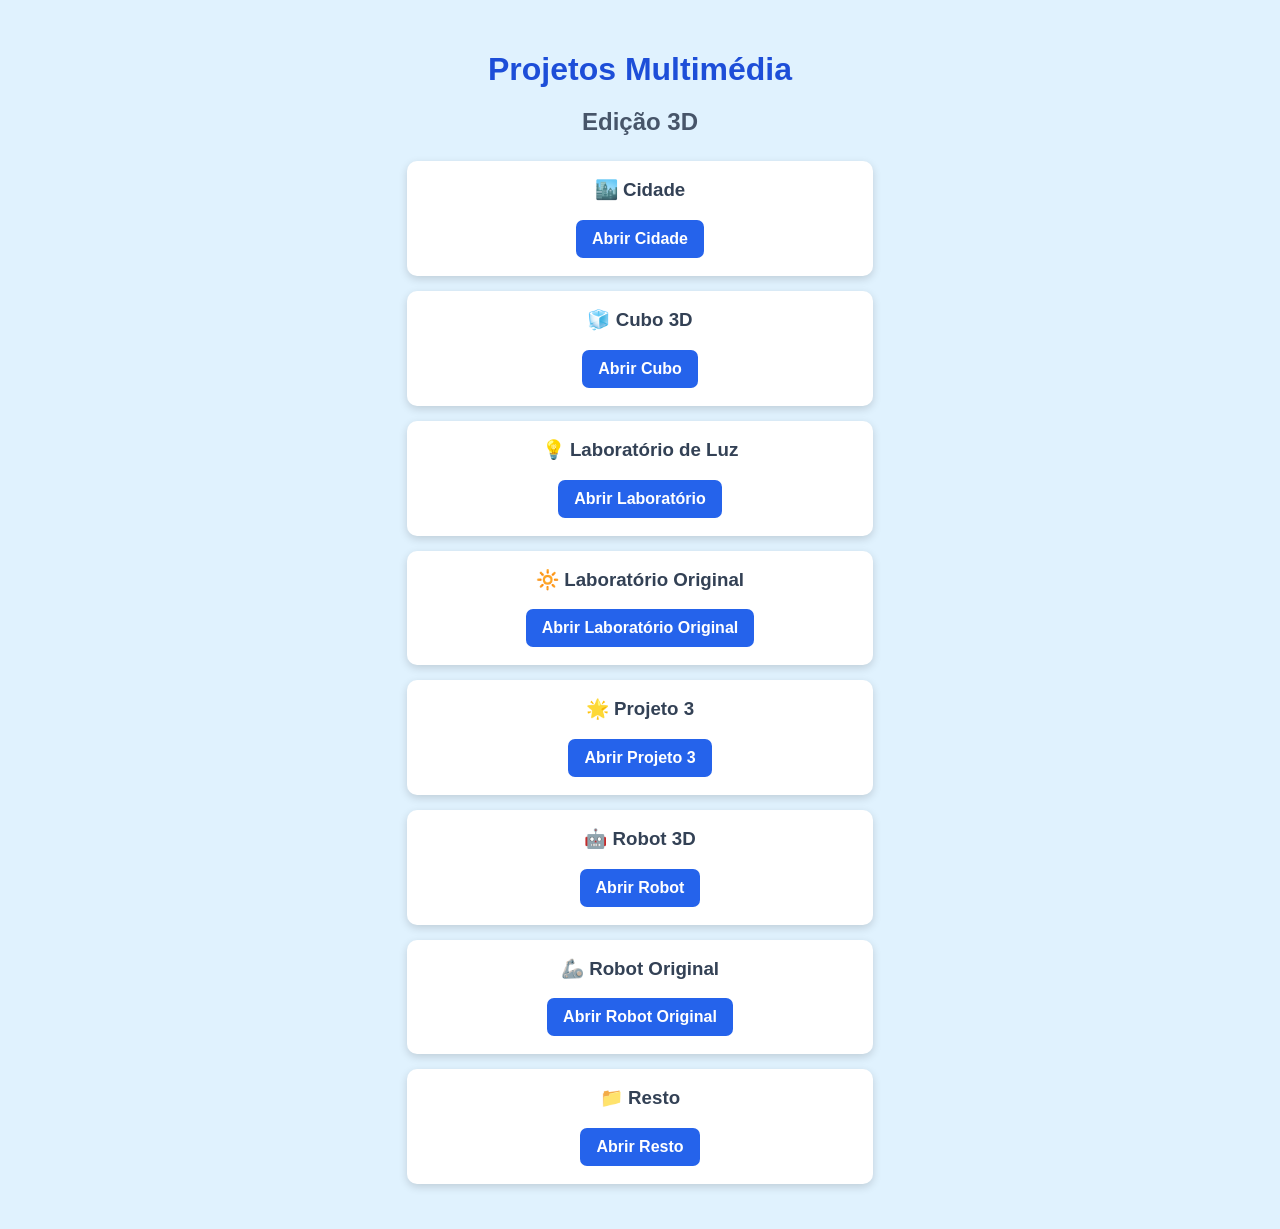
==== index.html @ d13080e1 "Add files via upload Index" ====
<!DOCTYPE html>
<html lang="pt-PT">
<head>
  <meta charset="UTF-8">
  <meta name="viewport" content="width=device-width, initial-scale=1.0">

  <title>Projetos Multimédia</title>

  <style>
    body {
      margin: 0;
      padding: 30px;
      font-family: Arial, sans-serif;
      text-align: center;
      color: #1e293b;
      background-color: #e0f2fe;
    }

    h1 {
      color: #1d4ed8;
      margin-bottom: 8px;
    }

    h2 {
      color: #475569;
      margin-bottom: 25px;
    }

    .projeto {
      width: 90%;
      max-width: 430px;
      margin: 15px auto;
      padding: 18px;
      background-color: white;
      border-radius: 10px;
      box-shadow: 0 3px 8px rgba(0, 0, 0, 0.15);
    }

    .projeto h3 {
      margin-top: 0;
      color: #334155;
    }

    .botao {
      display: inline-block;
      padding: 10px 16px;
      border-radius: 7px;
      color: white;
      background-color: #2563eb;
      font-weight: bold;
      text-decoration: none;
    }

    .botao:hover {
      background-color: #1e40af;
    }
  </style>
</head>

<body>
  <h1>Projetos Multimédia</h1>
  <h2>Edição 3D</h2>

  <div class="projeto">
    <h3>🏙️ Cidade</h3>
    <a class="botao" href="Cidade/index.html">Abrir Cidade</a>
  </div>

  <div class="projeto">
    <h3>🧊 Cubo 3D</h3>
    <a class="botao" href="Cubo Ana/cubo.html">Abrir Cubo</a>
  </div>

  <div class="projeto">
    <h3>💡 Laboratório de Luz</h3>
    <a class="botao" href="Laboratório de Luz/index.html">
      Abrir Laboratório
    </a>
  </div>

  <div class="projeto">
    <h3>🔆 Laboratório Original</h3>
    <a class="botao" href="Original laboratório/index_original.html">
      Abrir Laboratório Original
    </a>
  </div>

  <div class="projeto">
    <h3>🌟 Projeto 3</h3>
    <a class="botao" href="Projeto_3/index.html">
      Abrir Projeto 3
    </a>
  </div>

  <div class="projeto">
    <h3>🤖 Robot 3D</h3>
    <a class="botao" href="Robot 3D/index.html">
      Abrir Robot
    </a>
  </div>

  <div class="projeto">
    <h3>🦾 Robot Original</h3>
    <a class="botao" href="Robot Original/index.html">
      Abrir Robot Original
    </a>
  </div>

  <div class="projeto">
    <h3>📁 Resto</h3>
    <a class="botao" href="Resto/index.html">
      Abrir Resto
    </a>
  </div>
</body>
</html>
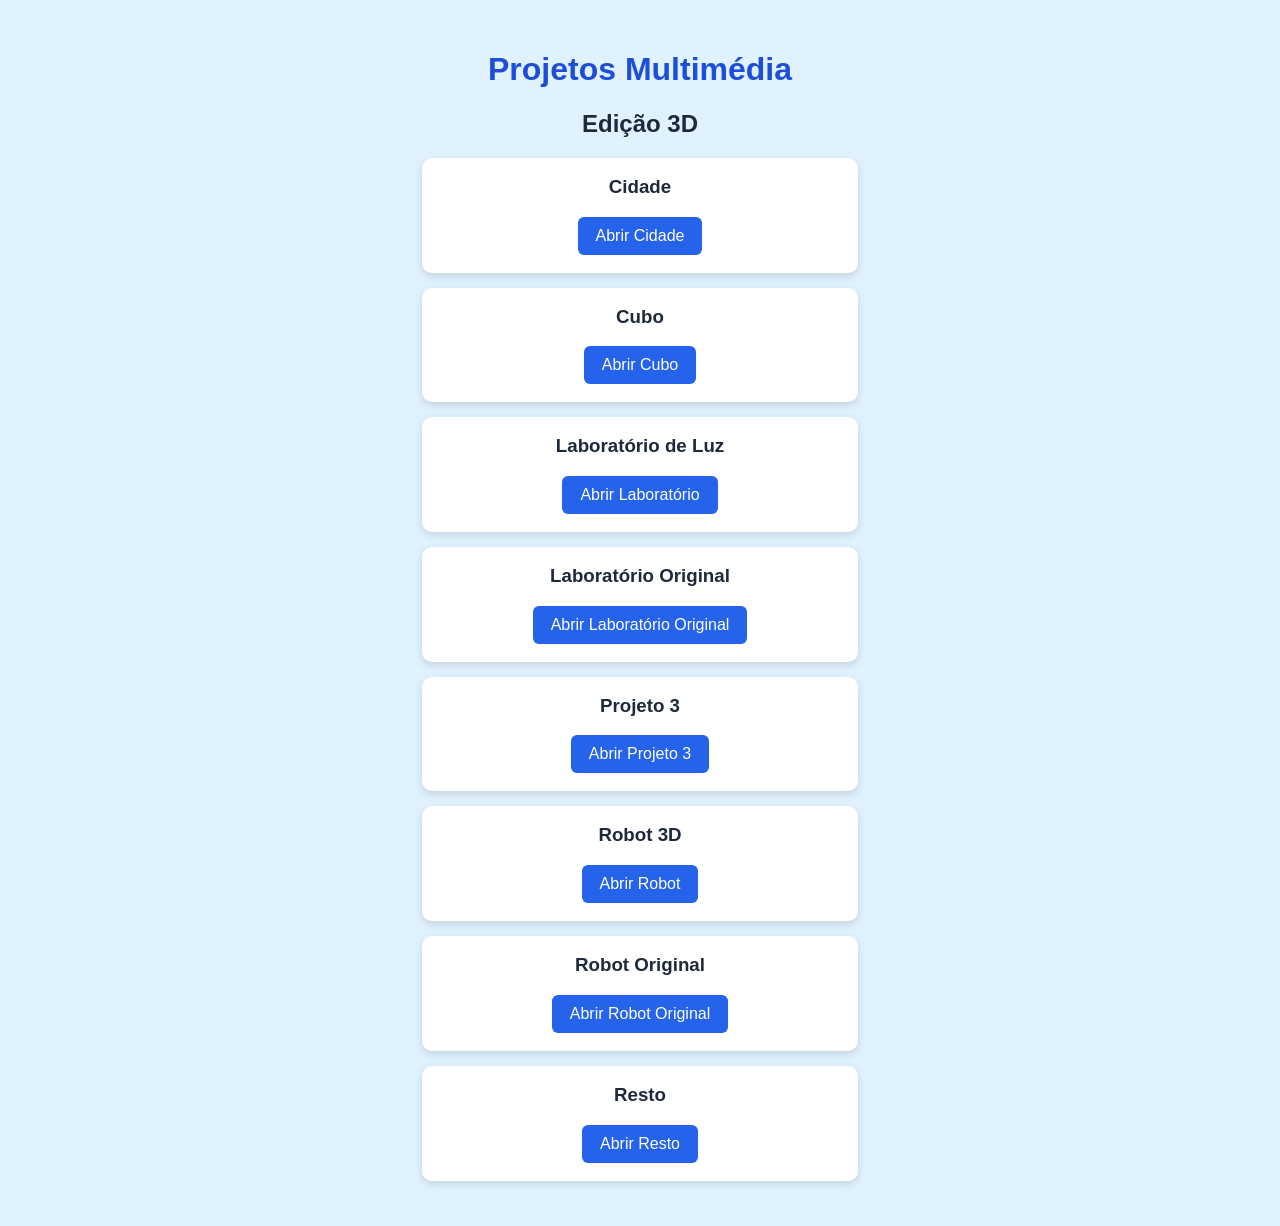
==== commit 82385917: "Add files via upload" ====
--- a/index.html
+++ b/index.html
@@ -3,51 +3,41 @@
 <head>
   <meta charset="UTF-8">
   <meta name="viewport" content="width=device-width, initial-scale=1.0">
-
   <title>Projetos Multimédia</title>
 
   <style>
     body {
+      font-family: Arial, sans-serif;
+      background-color: #e0f2fe;
+      color: #1e293b;
+      text-align: center;
       margin: 0;
       padding: 30px;
-      font-family: Arial, sans-serif;
-      text-align: center;
-      color: #1e293b;
-      background-color: #e0f2fe;
     }
 
     h1 {
       color: #1d4ed8;
-      margin-bottom: 8px;
-    }
-
-    h2 {
-      color: #475569;
-      margin-bottom: 25px;
     }
 
     .projeto {
-      width: 90%;
-      max-width: 430px;
+      background-color: white;
+      max-width: 400px;
       margin: 15px auto;
       padding: 18px;
-      background-color: white;
       border-radius: 10px;
-      box-shadow: 0 3px 8px rgba(0, 0, 0, 0.15);
+      box-shadow: 0 3px 8px #0002;
     }
 
     .projeto h3 {
       margin-top: 0;
-      color: #334155;
     }
 
     .botao {
       display: inline-block;
-      padding: 10px 16px;
-      border-radius: 7px;
+      background-color: #2563eb;
       color: white;
-      background-color: #2563eb;
-      font-weight: bold;
+      padding: 10px 18px;
+      border-radius: 6px;
       text-decoration: none;
     }
 
@@ -62,55 +52,47 @@
   <h2>Edição 3D</h2>
 
   <div class="projeto">
-    <h3>🏙️ Cidade</h3>
+    <h3>Cidade</h3>
     <a class="botao" href="Cidade/index.html">Abrir Cidade</a>
   </div>
 
   <div class="projeto">
-    <h3>🧊 Cubo 3D</h3>
+    <h3>Cubo</h3>
     <a class="botao" href="Cubo Ana/cubo.html">Abrir Cubo</a>
   </div>
 
   <div class="projeto">
-    <h3>💡 Laboratório de Luz</h3>
-    <a class="botao" href="Laboratório de Luz/index.html">
-      Abrir Laboratório
-    </a>
+    <h3>Laboratório de Luz</h3>
+    <a class="botao" href="Laboratório de Luz/index.html">Abrir Laboratório</a>
   </div>
 
   <div class="projeto">
-    <h3>🔆 Laboratório Original</h3>
+    <h3>Laboratório Original</h3>
     <a class="botao" href="Original laboratório/index_original.html">
       Abrir Laboratório Original
     </a>
   </div>
 
   <div class="projeto">
-    <h3>🌟 Projeto 3</h3>
-    <a class="botao" href="Projeto_3/index.html">
-      Abrir Projeto 3
-    </a>
+    <h3>Projeto 3</h3>
+    <a class="botao" href="Projeto_3/index.html">Abrir Projeto 3</a>
   </div>
 
   <div class="projeto">
-    <h3>🤖 Robot 3D</h3>
-    <a class="botao" href="Robot 3D/index.html">
-      Abrir Robot
-    </a>
+    <h3>Robot 3D</h3>
+    <a class="botao" href="Robot 3D/index.html">Abrir Robot</a>
   </div>
 
   <div class="projeto">
-    <h3>🦾 Robot Original</h3>
+    <h3>Robot Original</h3>
     <a class="botao" href="Robot Original/index.html">
       Abrir Robot Original
     </a>
   </div>
 
   <div class="projeto">
-    <h3>📁 Resto</h3>
-    <a class="botao" href="Resto/index.html">
-      Abrir Resto
-    </a>
+    <h3>Resto</h3>
+    <a class="botao" href="Resto/index.html">Abrir Resto</a>
   </div>
 </body>
 </html>
